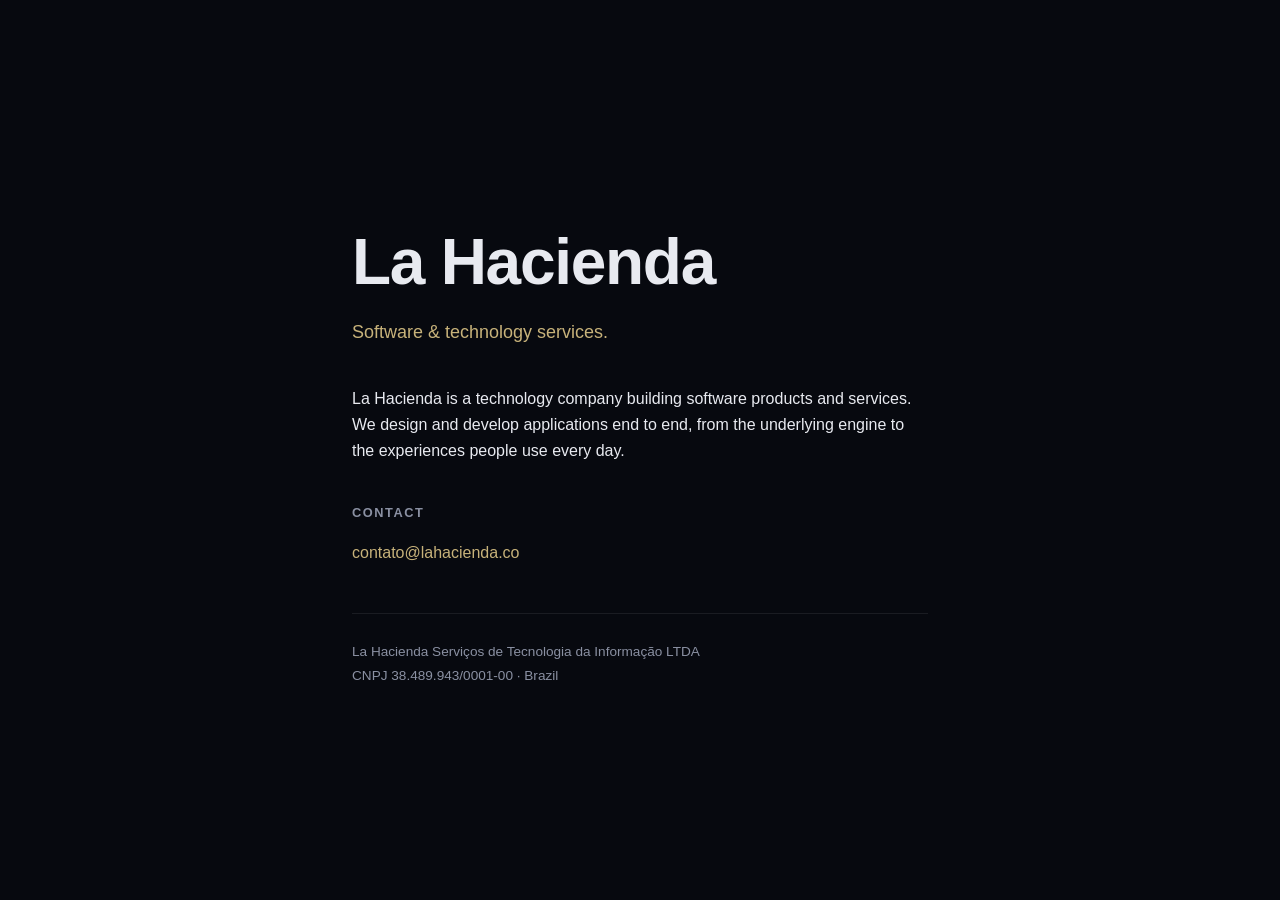
==== index.html @ 996f2654 "La Hacienda landing page" ====
<!doctype html>
<html lang="en">
<head>
  <meta charset="utf-8" />
  <meta name="viewport" content="width=device-width, initial-scale=1" />
  <title>La Hacienda — Technology</title>
  <meta name="description" content="La Hacienda Serviços de Tecnologia da Informação LTDA — software and technology services." />
  <link rel="stylesheet" href="styles.css" />
</head>
<body>
  <main class="wrap">
    <header class="hero">
      <h1>La Hacienda</h1>
      <p class="tagline">Software &amp; technology services.</p>
    </header>

    <section class="about">
      <p>
        La Hacienda is a technology company building software products and
        services. We design and develop applications end to end, from the
        underlying engine to the experiences people use every day.
      </p>
    </section>

    <section class="contact">
      <h2>Contact</h2>
      <p>
        <a href="mailto:contato@lahacienda.co">contato@lahacienda.co</a>
      </p>
    </section>

    <footer class="legal">
      <p>La Hacienda Serviços de Tecnologia da Informação LTDA</p>
      <p>CNPJ 38.489.943/0001-00 · Brazil</p>
    </footer>
  </main>
</body>
</html>
---- styles.css ----
:root {
  --bg: #07090f;
  --fg: #e8eaf0;
  --muted: #8a90a2;
  --accent: #c7b27a;
}
* { box-sizing: border-box; }
html, body { margin: 0; padding: 0; }
body {
  background: var(--bg);
  color: var(--fg);
  font: 16px/1.6 -apple-system, BlinkMacSystemFont, "Segoe UI", Roboto, Helvetica, Arial, sans-serif;
  -webkit-font-smoothing: antialiased;
  min-height: 100vh;
  display: flex;
  align-items: center;
  justify-content: center;
  padding: 2rem;
}
.wrap { max-width: 36rem; width: 100%; }
.hero h1 {
  font-size: clamp(2.5rem, 8vw, 4rem);
  letter-spacing: -0.02em;
  margin: 0 0 0.25rem;
}
.tagline { color: var(--accent); margin: 0 0 2.5rem; font-size: 1.125rem; }
.about p { color: var(--fg); margin: 0 0 2.5rem; }
.contact h2 {
  font-size: 0.8rem;
  text-transform: uppercase;
  letter-spacing: 0.12em;
  color: var(--muted);
  margin: 0 0 0.5rem;
}
.contact a { color: var(--accent); text-decoration: none; }
.contact a:hover { text-decoration: underline; }
.legal {
  margin-top: 3rem;
  padding-top: 1.5rem;
  border-top: 1px solid rgba(255,255,255,0.08);
  color: var(--muted);
  font-size: 0.85rem;
}
.legal p { margin: 0.15rem 0; }
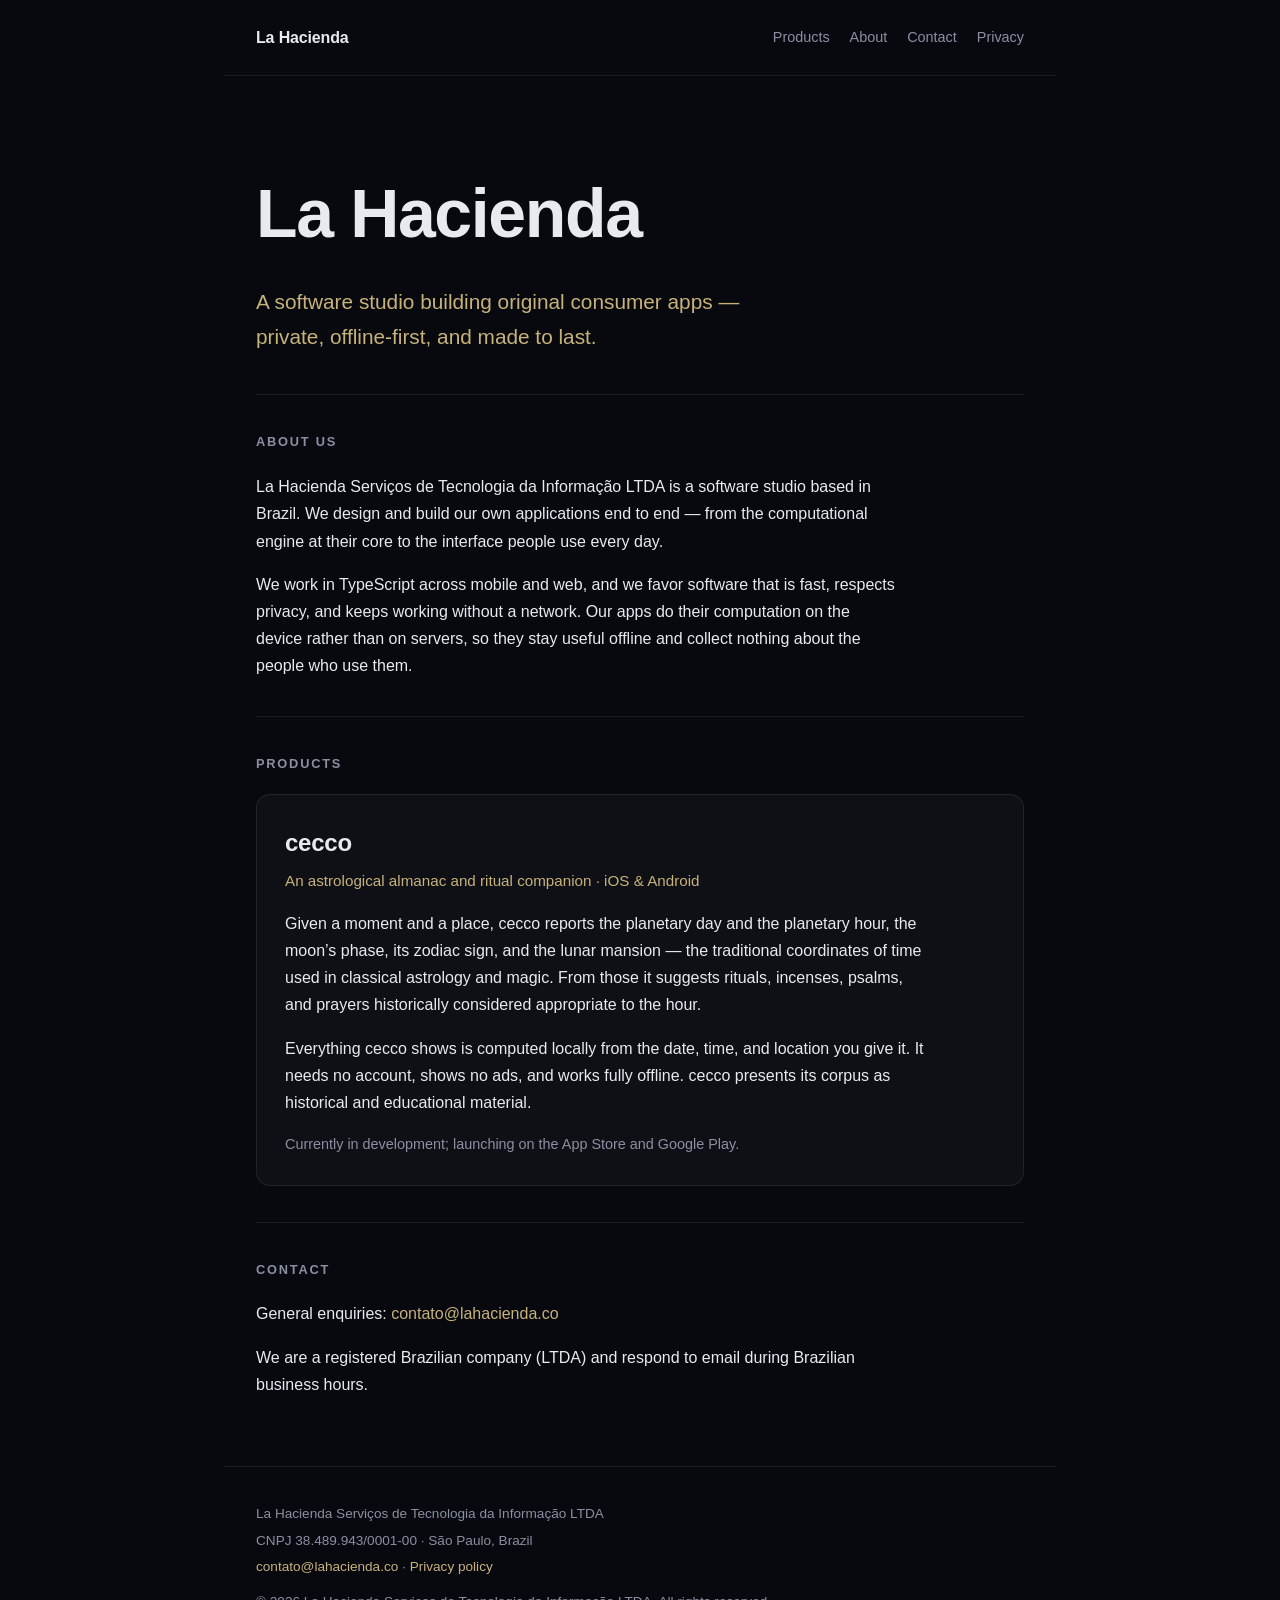
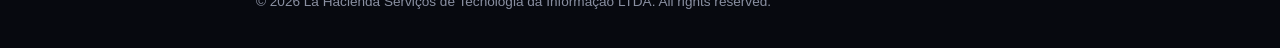
==== commit b6374502: "Expand site into a substantive company page (Apple enrollment) Apple held Developer Program enrollme" ====
--- a/index.html
+++ b/index.html
@@ -3,36 +3,87 @@
 <head>
   <meta charset="utf-8" />
   <meta name="viewport" content="width=device-width, initial-scale=1" />
-  <title>La Hacienda — Technology</title>
-  <meta name="description" content="La Hacienda Serviços de Tecnologia da Informação LTDA — software and technology services." />
+  <title>La Hacienda — software studio</title>
+  <meta name="description" content="La Hacienda Serviços de Tecnologia da Informação LTDA — a Brazilian software studio building original, private, offline-first consumer apps. Makers of cecco." />
   <link rel="stylesheet" href="styles.css" />
 </head>
 <body>
+  <header class="topbar">
+    <a class="brand" href="/">La&nbsp;Hacienda</a>
+    <nav class="nav">
+      <a href="#products">Products</a>
+      <a href="#about">About</a>
+      <a href="#contact">Contact</a>
+      <a href="/privacy.html">Privacy</a>
+    </nav>
+  </header>
+
   <main class="wrap">
-    <header class="hero">
+    <section class="hero">
       <h1>La Hacienda</h1>
-      <p class="tagline">Software &amp; technology services.</p>
-    </header>
+      <p class="tagline">A software studio building original consumer apps &mdash; private, offline-first, and made to last.</p>
+    </section>
 
-    <section class="about">
+    <section id="about" class="block">
+      <h2>About us</h2>
       <p>
-        La Hacienda is a technology company building software products and
-        services. We design and develop applications end to end, from the
-        underlying engine to the experiences people use every day.
+        La Hacienda Serviços de Tecnologia da Informação LTDA is a software
+        studio based in Brazil. We design and build our own applications end to
+        end &mdash; from the computational engine at their core to the interface
+        people use every day.
+      </p>
+      <p>
+        We work in TypeScript across mobile and web, and we favor software that
+        is fast, respects privacy, and keeps working without a network. Our apps
+        do their computation on the device rather than on servers, so they stay
+        useful offline and collect nothing about the people who use them.
       </p>
     </section>
 
-    <section class="contact">
+    <section id="products" class="block">
+      <h2>Products</h2>
+
+      <article class="product">
+        <h3>cecco</h3>
+        <p class="product-kicker">An astrological almanac and ritual companion · iOS &amp; Android</p>
+        <p>
+          Given a moment and a place, cecco reports the planetary day and the
+          planetary hour, the moon&rsquo;s phase, its zodiac sign, and the lunar
+          mansion &mdash; the traditional coordinates of time used in classical
+          astrology and magic. From those it suggests rituals, incenses, psalms,
+          and prayers historically considered appropriate to the hour.
+        </p>
+        <p>
+          Everything cecco shows is computed locally from the date, time, and
+          location you give it. It needs no account, shows no ads, and works
+          fully offline. cecco presents its corpus as historical and educational
+          material.
+        </p>
+        <p class="product-status">Currently in development; launching on the App Store and Google Play.</p>
+      </article>
+    </section>
+
+    <section id="contact" class="block">
       <h2>Contact</h2>
       <p>
+        General enquiries:
         <a href="mailto:contato@lahacienda.co">contato@lahacienda.co</a>
       </p>
+      <p>
+        We are a registered Brazilian company (LTDA) and respond to email during
+        Brazilian business hours.
+      </p>
     </section>
+  </main>
 
-    <footer class="legal">
-      <p>La Hacienda Serviços de Tecnologia da Informação LTDA</p>
-      <p>CNPJ 38.489.943/0001-00 · Brazil</p>
-    </footer>
-  </main>
+  <footer class="legal">
+    <p>La Hacienda Serviços de Tecnologia da Informação LTDA</p>
+    <p>CNPJ 38.489.943/0001-00 · São Paulo, Brazil</p>
+    <p>
+      <a href="mailto:contato@lahacienda.co">contato@lahacienda.co</a>
+      · <a href="/privacy.html">Privacy policy</a>
+    </p>
+    <p class="copyright">© 2026 La Hacienda Serviços de Tecnologia da Informação LTDA. All rights reserved.</p>
+  </footer>
 </body>
 </html>
--- a/styles.css
+++ b/styles.css
@@ -3,42 +3,105 @@
   --fg: #e8eaf0;
   --muted: #8a90a2;
   --accent: #c7b27a;
+  --line: rgba(255, 255, 255, 0.08);
+  --panel: rgba(255, 255, 255, 0.03);
 }
 * { box-sizing: border-box; }
 html, body { margin: 0; padding: 0; }
 body {
   background: var(--bg);
   color: var(--fg);
-  font: 16px/1.6 -apple-system, BlinkMacSystemFont, "Segoe UI", Roboto, Helvetica, Arial, sans-serif;
+  font: 16px/1.7 -apple-system, BlinkMacSystemFont, "Segoe UI", Roboto, Helvetica, Arial, sans-serif;
   -webkit-font-smoothing: antialiased;
   min-height: 100vh;
+}
+
+a { color: var(--accent); text-decoration: none; }
+a:hover { text-decoration: underline; }
+
+.topbar {
   display: flex;
   align-items: center;
-  justify-content: center;
+  justify-content: space-between;
+  gap: 1rem;
+  flex-wrap: wrap;
+  max-width: 52rem;
+  margin: 0 auto;
+  padding: 1.5rem 2rem;
+  border-bottom: 1px solid var(--line);
+}
+.brand {
+  font-weight: 600;
+  letter-spacing: -0.01em;
+  color: var(--fg);
+}
+.brand:hover { text-decoration: none; }
+.nav { display: flex; gap: 1.25rem; flex-wrap: wrap; }
+.nav a { color: var(--muted); font-size: 0.9rem; }
+.nav a:hover { color: var(--fg); text-decoration: none; }
+
+.wrap {
+  max-width: 52rem;
+  margin: 0 auto;
   padding: 2rem;
 }
-.wrap { max-width: 36rem; width: 100%; }
+
+.hero { padding: 3rem 0 2.5rem; }
 .hero h1 {
-  font-size: clamp(2.5rem, 8vw, 4rem);
+  font-size: clamp(2.5rem, 8vw, 4.25rem);
   letter-spacing: -0.02em;
-  margin: 0 0 0.25rem;
+  margin: 0 0 0.75rem;
 }
-.tagline { color: var(--accent); margin: 0 0 2.5rem; font-size: 1.125rem; }
-.about p { color: var(--fg); margin: 0 0 2.5rem; }
-.contact h2 {
+.tagline {
+  color: var(--accent);
+  margin: 0;
+  font-size: clamp(1.05rem, 3vw, 1.3rem);
+  max-width: 34rem;
+}
+
+.block {
+  padding: 2.25rem 0;
+  border-top: 1px solid var(--line);
+}
+.block h2 {
   font-size: 0.8rem;
   text-transform: uppercase;
-  letter-spacing: 0.12em;
+  letter-spacing: 0.14em;
   color: var(--muted);
-  margin: 0 0 0.5rem;
+  margin: 0 0 1.25rem;
 }
-.contact a { color: var(--accent); text-decoration: none; }
-.contact a:hover { text-decoration: underline; }
+.block p { margin: 0 0 1rem; max-width: 40rem; }
+.block p:last-child { margin-bottom: 0; }
+
+.product {
+  background: var(--panel);
+  border: 1px solid var(--line);
+  border-radius: 14px;
+  padding: 1.75rem;
+}
+.product h3 {
+  font-size: 1.5rem;
+  margin: 0 0 0.25rem;
+  letter-spacing: -0.01em;
+}
+.product-kicker {
+  color: var(--accent);
+  font-size: 0.95rem;
+  margin: 0 0 1rem;
+}
+.product-status {
+  color: var(--muted);
+  font-size: 0.9rem;
+  margin-top: 1rem;
+}
+
 .legal {
-  margin-top: 3rem;
-  padding-top: 1.5rem;
-  border-top: 1px solid rgba(255,255,255,0.08);
+  max-width: 52rem;
+  margin: 0 auto;
+  padding: 2rem;
+  border-top: 1px solid var(--line);
   color: var(--muted);
   font-size: 0.85rem;
 }
-.legal p { margin: 0.15rem 0; }
+.legal p { margin: 0.2rem 0; }
+.legal .copyright { margin-top: 0.75rem; }
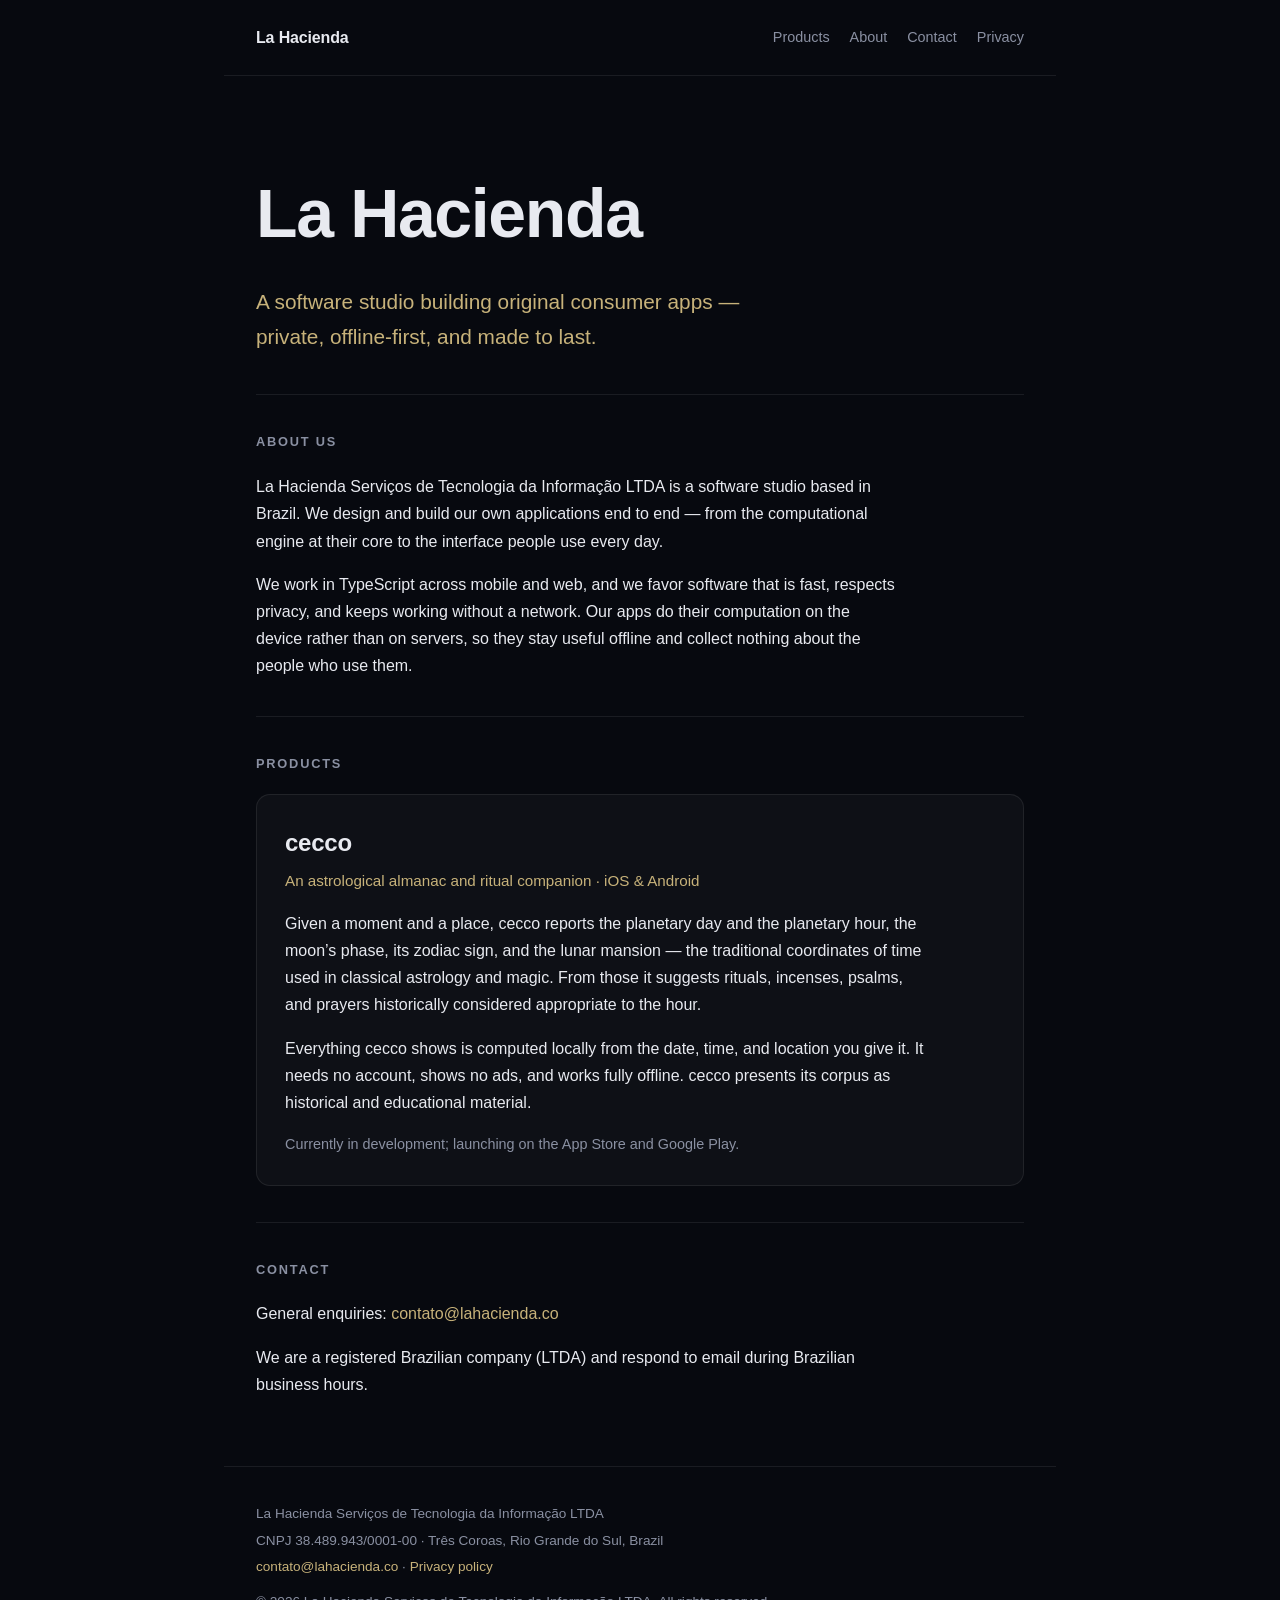
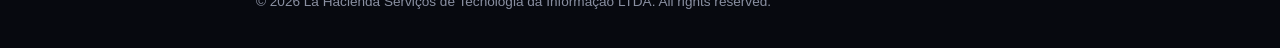
==== commit ee40a967: "Correct company location in footer to registered address (Três Coroas, RS)" ====
--- a/index.html
+++ b/index.html
@@ -78,7 +78,7 @@
 
   <footer class="legal">
     <p>La Hacienda Serviços de Tecnologia da Informação LTDA</p>
-    <p>CNPJ 38.489.943/0001-00 · São Paulo, Brazil</p>
+    <p>CNPJ 38.489.943/0001-00 · Três Coroas, Rio Grande do Sul, Brazil</p>
     <p>
       <a href="mailto:contato@lahacienda.co">contato@lahacienda.co</a>
       · <a href="/privacy.html">Privacy policy</a>
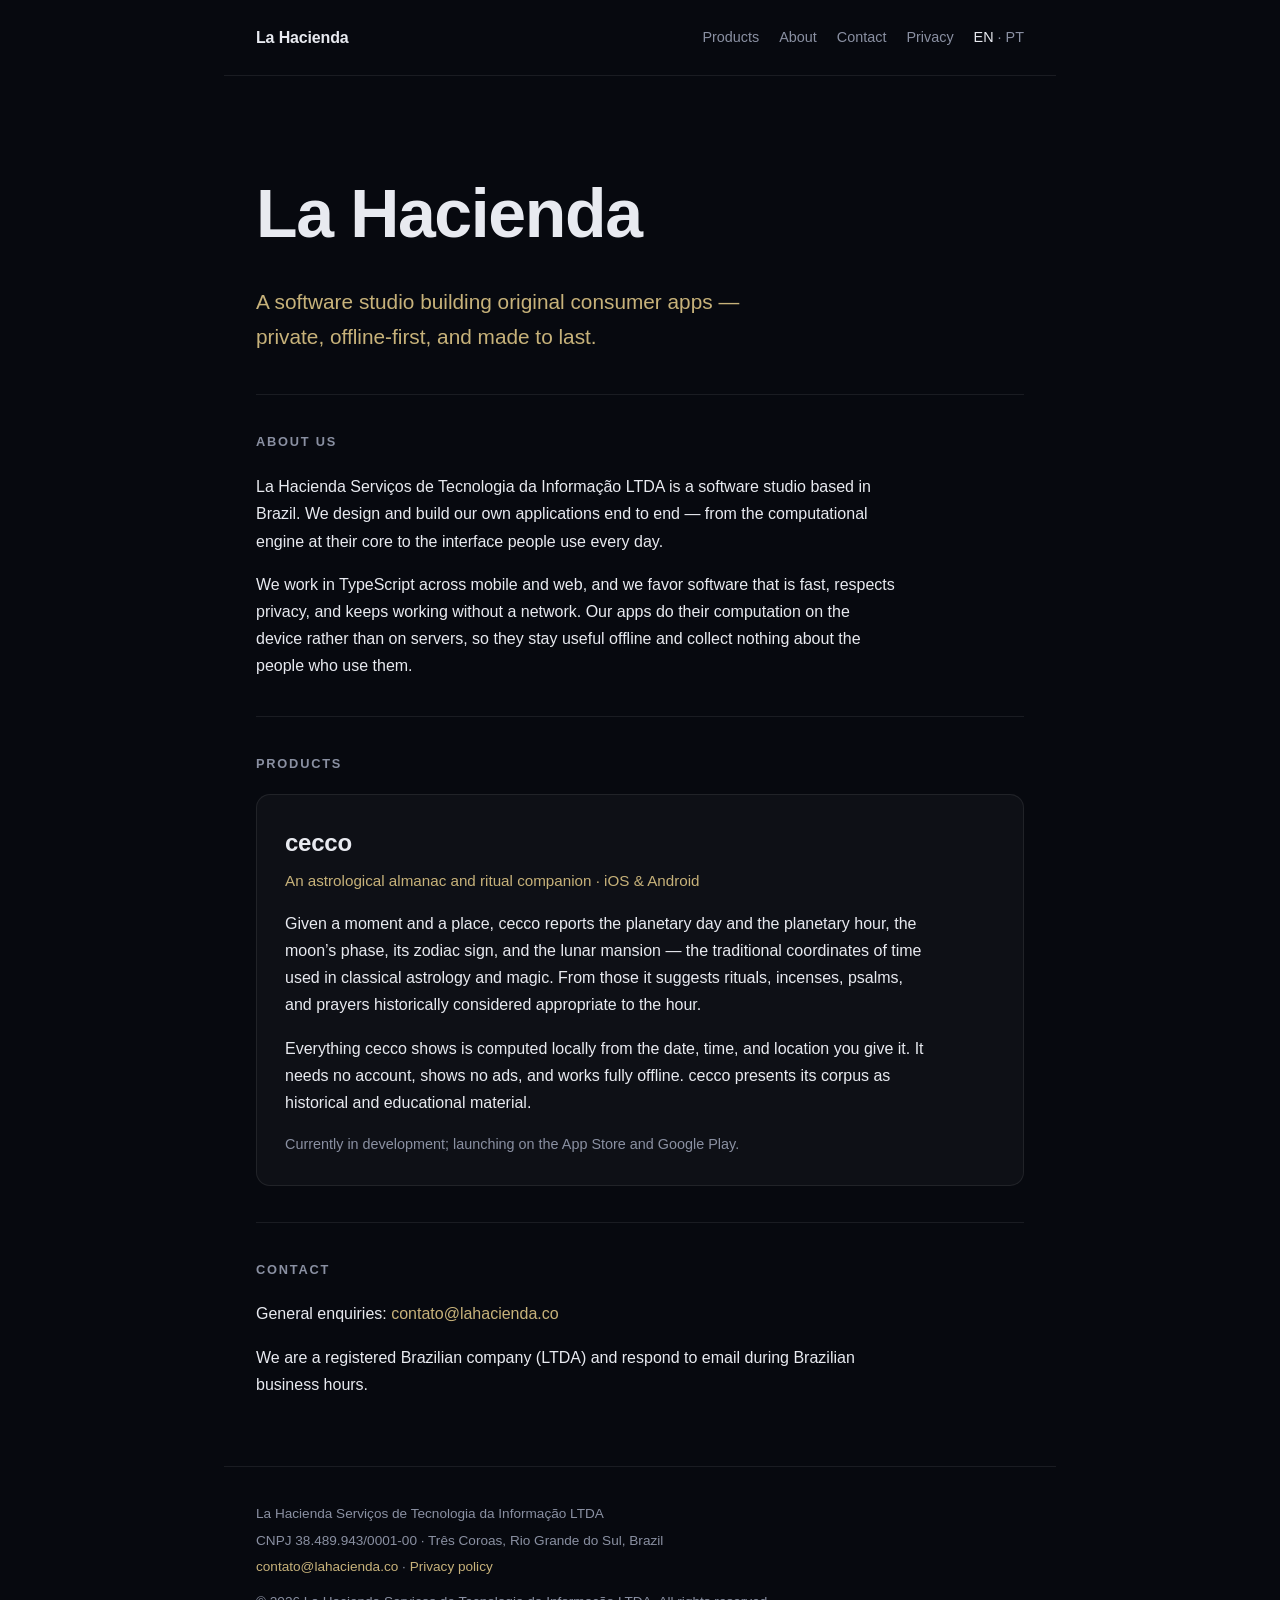
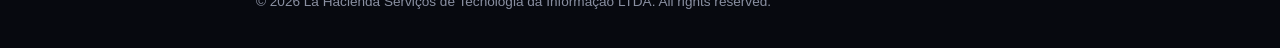
==== commit 251fb01d: "Add Brazilian Portuguese version of the site (pt-BR) Apple's enrollment review requires the company " ====
--- a/index.html
+++ b/index.html
@@ -5,6 +5,9 @@
   <meta name="viewport" content="width=device-width, initial-scale=1" />
   <title>La Hacienda — software studio</title>
   <meta name="description" content="La Hacienda Serviços de Tecnologia da Informação LTDA — a Brazilian software studio building original, private, offline-first consumer apps. Makers of cecco." />
+  <link rel="alternate" hreflang="en" href="https://lahacienda.co/" />
+  <link rel="alternate" hreflang="pt-BR" href="https://lahacienda.co/pt/" />
+  <link rel="alternate" hreflang="x-default" href="https://lahacienda.co/" />
   <link rel="stylesheet" href="styles.css" />
 </head>
 <body>
@@ -15,6 +18,7 @@
       <a href="#about">About</a>
       <a href="#contact">Contact</a>
       <a href="/privacy.html">Privacy</a>
+      <span class="lang"><a href="/" aria-current="page">EN</a> · <a href="/pt/">PT</a></span>
     </nav>
   </header>
 
--- a/styles.css
+++ b/styles.css
@@ -39,6 +39,9 @@
 .nav { display: flex; gap: 1.25rem; flex-wrap: wrap; }
 .nav a { color: var(--muted); font-size: 0.9rem; }
 .nav a:hover { color: var(--fg); text-decoration: none; }
+.lang { color: var(--muted); font-size: 0.9rem; }
+.lang a { color: var(--muted); }
+.lang a[aria-current="page"] { color: var(--fg); }
 
 .wrap {
   max-width: 52rem;
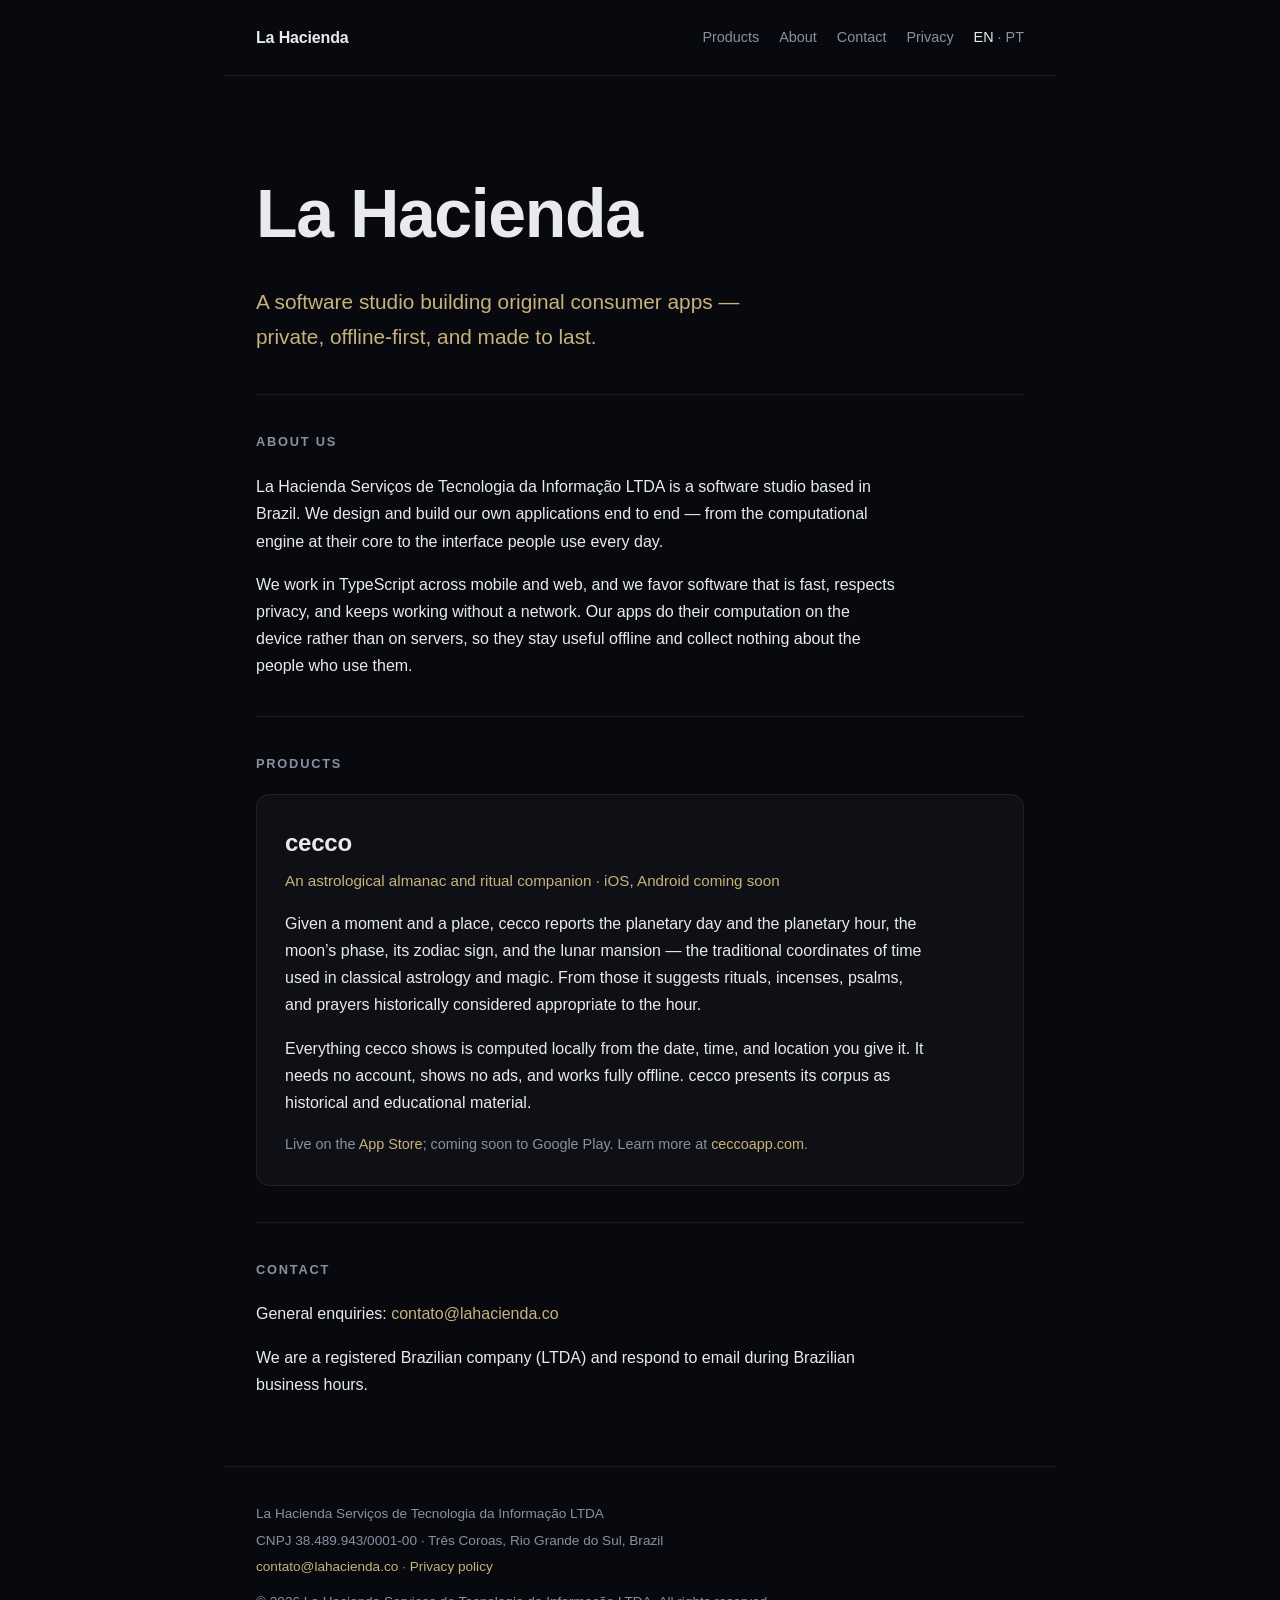
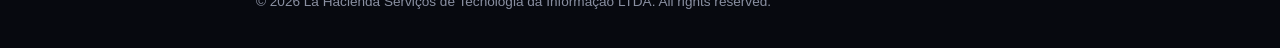
==== commit 5cb92aae: "cecco is live on the App Store — update product status (EN + PT) Links the App Store listing and cec" ====
--- a/index.html
+++ b/index.html
@@ -49,7 +49,7 @@
 
       <article class="product">
         <h3>cecco</h3>
-        <p class="product-kicker">An astrological almanac and ritual companion · iOS &amp; Android</p>
+        <p class="product-kicker">An astrological almanac and ritual companion · iOS, Android coming soon</p>
         <p>
           Given a moment and a place, cecco reports the planetary day and the
           planetary hour, the moon&rsquo;s phase, its zodiac sign, and the lunar
@@ -63,7 +63,11 @@
           fully offline. cecco presents its corpus as historical and educational
           material.
         </p>
-        <p class="product-status">Currently in development; launching on the App Store and Google Play.</p>
+        <p class="product-status">
+          Live on the <a href="https://apps.apple.com/app/id6781695369">App Store</a>;
+          coming soon to Google Play. Learn more at
+          <a href="https://ceccoapp.com">ceccoapp.com</a>.
+        </p>
       </article>
     </section>
 
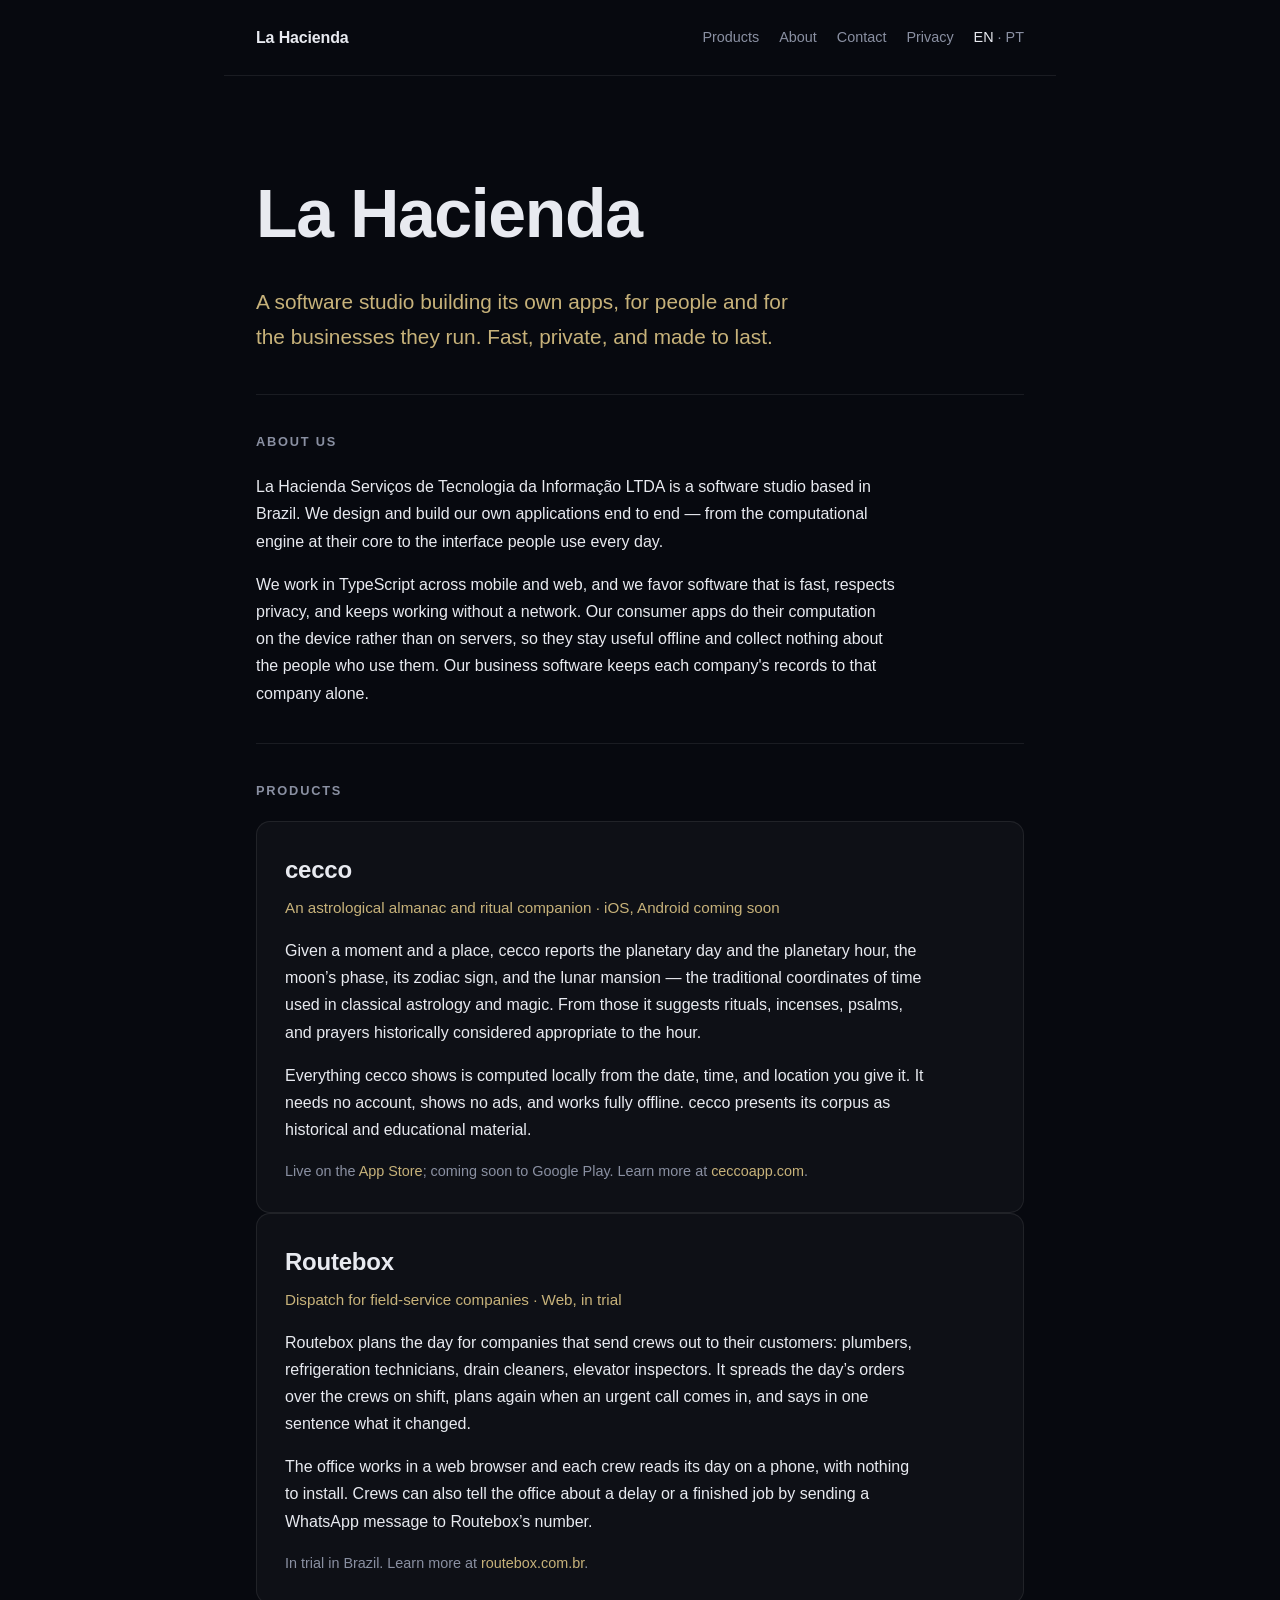
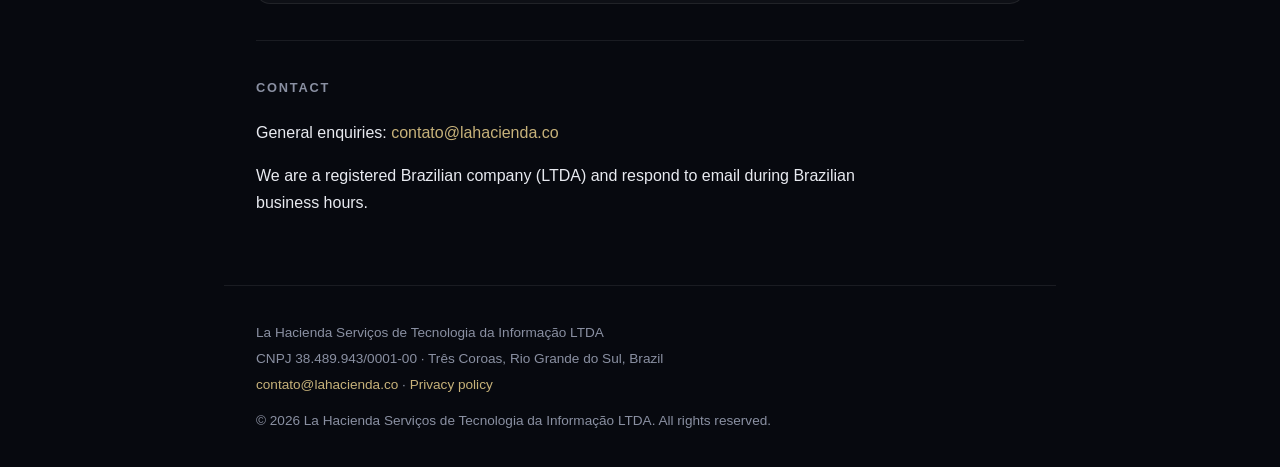
==== commit e63d666a: "Add Routebox to products, and say the studio builds software for businesses too (EN + PT)" ====
--- a/index.html
+++ b/index.html
@@ -4,7 +4,7 @@
   <meta charset="utf-8" />
   <meta name="viewport" content="width=device-width, initial-scale=1" />
   <title>La Hacienda — software studio</title>
-  <meta name="description" content="La Hacienda Serviços de Tecnologia da Informação LTDA — a Brazilian software studio building original, private, offline-first consumer apps. Makers of cecco." />
+  <meta name="description" content="La Hacienda Serviços de Tecnologia da Informação LTDA — a Brazilian software studio building its own apps, for people and for the businesses they run. Makers of cecco and Routebox." />
   <link rel="alternate" hreflang="en" href="https://lahacienda.co/" />
   <link rel="alternate" hreflang="pt-BR" href="https://lahacienda.co/pt/" />
   <link rel="alternate" hreflang="x-default" href="https://lahacienda.co/" />
@@ -25,7 +25,7 @@
   <main class="wrap">
     <section class="hero">
       <h1>La Hacienda</h1>
-      <p class="tagline">A software studio building original consumer apps &mdash; private, offline-first, and made to last.</p>
+      <p class="tagline">A software studio building its own apps, for people and for the businesses they run. Fast, private, and made to last.</p>
     </section>
 
     <section id="about" class="block">
@@ -38,9 +38,11 @@
       </p>
       <p>
         We work in TypeScript across mobile and web, and we favor software that
-        is fast, respects privacy, and keeps working without a network. Our apps
-        do their computation on the device rather than on servers, so they stay
-        useful offline and collect nothing about the people who use them.
+        is fast, respects privacy, and keeps working without a network. Our
+        consumer apps do their computation on the device rather than on servers,
+        so they stay useful offline and collect nothing about the people who use
+        them. Our business software keeps each company's records to that company
+        alone.
       </p>
     </section>
 
@@ -69,6 +71,28 @@
           <a href="https://ceccoapp.com">ceccoapp.com</a>.
         </p>
       </article>
+
+      <article class="product">
+        <h3>Routebox</h3>
+        <p class="product-kicker">Dispatch for field-service companies · Web, in trial</p>
+        <p>
+          Routebox plans the day for companies that send crews out to their
+          customers: plumbers, refrigeration technicians, drain cleaners,
+          elevator inspectors. It spreads the day&rsquo;s orders over the crews
+          on shift, plans again when an urgent call comes in, and says in one
+          sentence what it changed.
+        </p>
+        <p>
+          The office works in a web browser and each crew reads its day on a
+          phone, with nothing to install. Crews can also tell the office about a
+          delay or a finished job by sending a WhatsApp message to
+          Routebox&rsquo;s number.
+        </p>
+        <p class="product-status">
+          In trial in Brazil. Learn more at
+          <a href="https://routebox.com.br">routebox.com.br</a>.
+        </p>
+      </article>
     </section>
 
     <section id="contact" class="block">
